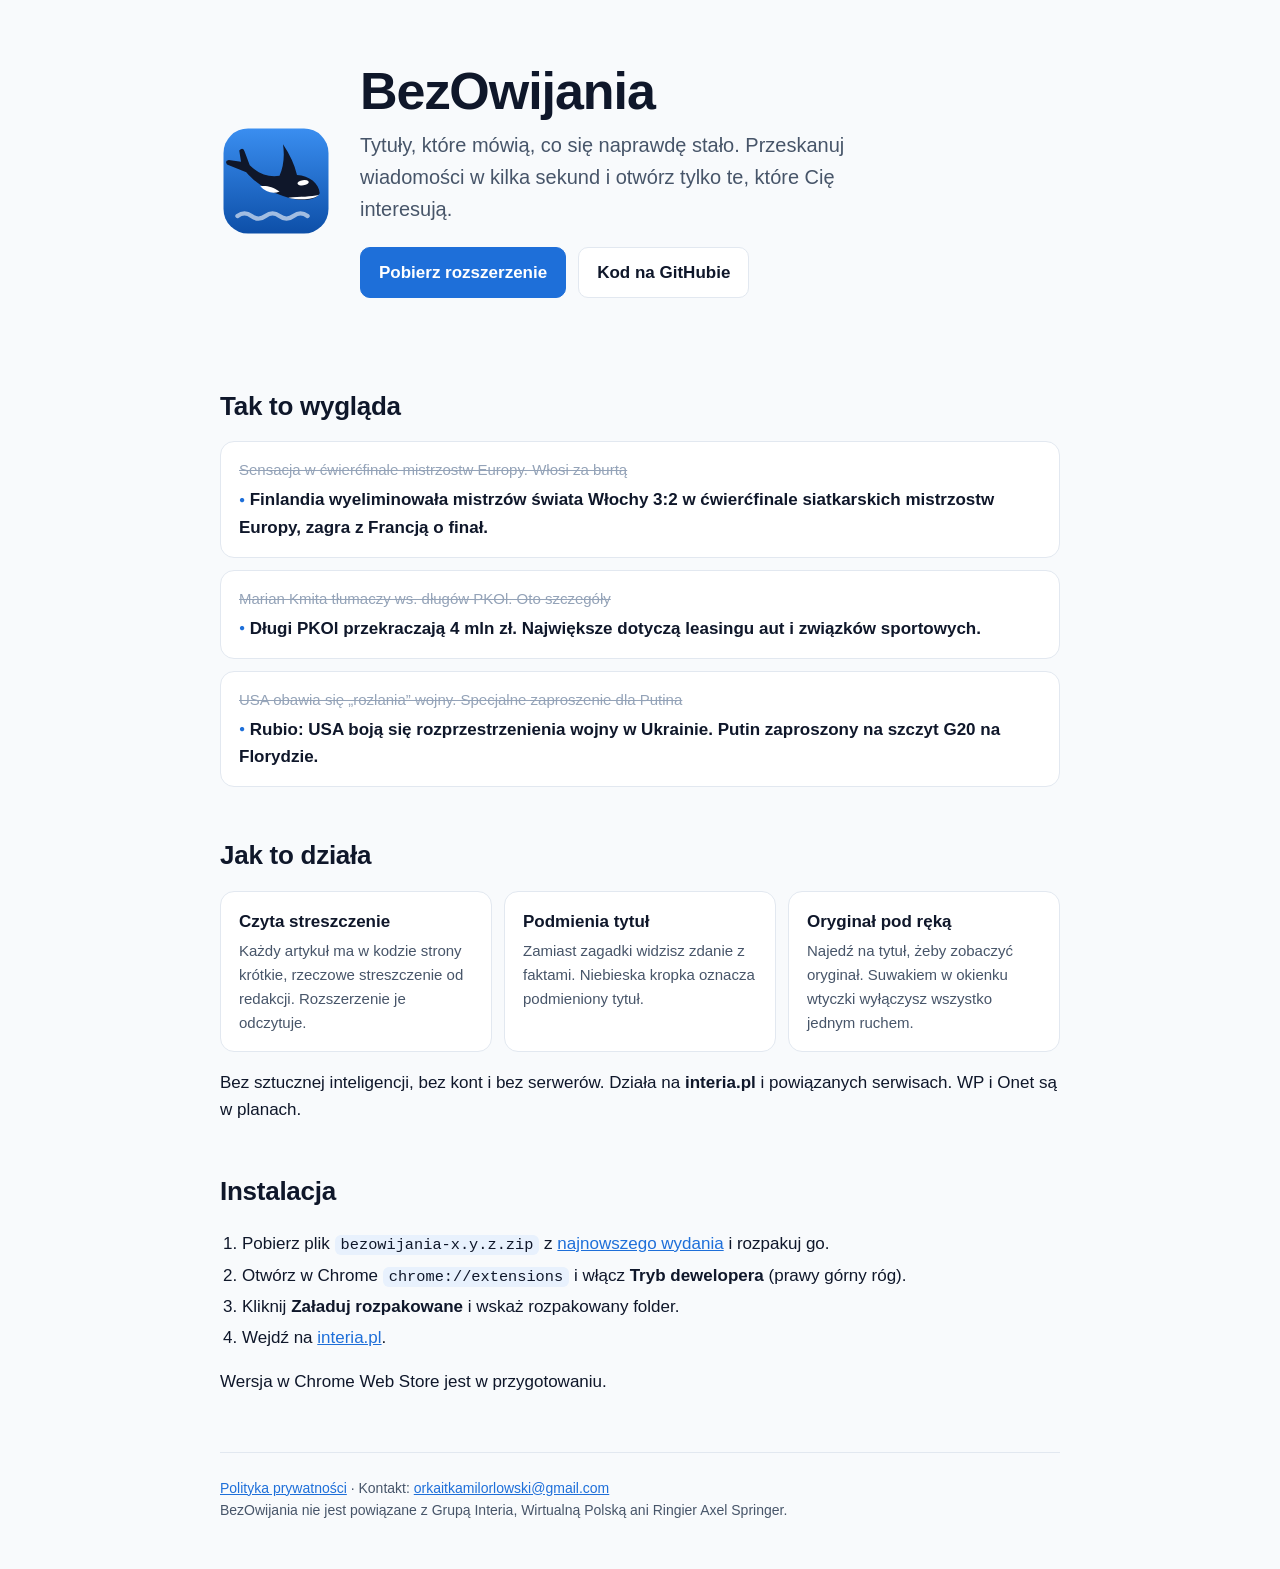
==== docs/index.html @ 6a0ab896 "BezOwijania 0.1.0: rozszerzenie + strona GitHub Pages Co-Authored-By: Claude Opus 5.5 <noreply@anthr" ====
<!doctype html>
<html lang="pl">
<head>
<meta charset="utf-8">
<meta name="viewport" content="width=device-width, initial-scale=1">
<title>BezOwijania — tytuły, które mówią, co się stało</title>
<meta name="description" content="Rozszerzenie do Chrome, które zamienia clickbaitowe tytuły na portalach na zdania mówiące, co się naprawdę stało.">
<meta property="og:title" content="BezOwijania">
<meta property="og:description" content="Tytuły, które mówią, co się stało. Przeskanuj wiadomości i otwórz tylko te, które Cię interesują.">
<link rel="icon" href="favicon.png">
<style>
  :root { --ink:#0f172a; --muted:#475569; --bg:#f8fafc; --card:#fff; --line:#e2e8f0; --blue:#1e6fd9; --blue-soft:#e8f1fd; --old:#94a3b8; }
  @media (prefers-color-scheme: dark) {
    :root { --ink:#e2e8f0; --muted:#94a3b8; --bg:#0b1220; --card:#111a2e; --line:#1f2a44; --blue:#5aa2ff; --blue-soft:#13233f; --old:#64748b; }
  }
  * { box-sizing: border-box; }
  body { margin:0; font: 17px/1.6 -apple-system, BlinkMacSystemFont, "Segoe UI", Roboto, sans-serif; color:var(--ink); background:var(--bg); }
  .wrap { max-width: 880px; margin: 0 auto; padding: 0 20px; }
  header { padding: 64px 0 40px; display:flex; gap:28px; align-items:center; flex-wrap:wrap; }
  header img { width:112px; height:112px; flex:none; }
  h1 { font-size: clamp(34px, 6vw, 52px); line-height:1.05; margin:0 0 10px; letter-spacing:-.02em; }
  .lead { font-size: 20px; color:var(--muted); margin:0; max-width: 560px; }
  .btns { display:flex; gap:12px; flex-wrap:wrap; margin-top:22px; }
  .btn { display:inline-block; padding:11px 18px; border-radius:10px; font-weight:600; text-decoration:none; border:1px solid var(--line); color:var(--ink); background:var(--card); }
  .btn.primary { background:var(--blue); border-color:var(--blue); color:#fff; }
  h2 { font-size: 26px; margin: 48px 0 14px; letter-spacing:-.01em; }
  .examples { display:grid; gap:12px; }
  .ex { background:var(--card); border:1px solid var(--line); border-radius:14px; padding:16px 18px; }
  .ex .before { color:var(--old); text-decoration: line-through; text-decoration-thickness: 1px; font-size:15px; }
  .ex .after { font-weight:600; margin-top:4px; }
  .ex .after::before { content:"●"; color:var(--blue); font-size:.6em; vertical-align:.25em; margin-right:.45em; }
  .steps { display:grid; grid-template-columns: repeat(auto-fit, minmax(220px,1fr)); gap:12px; }
  .step { background:var(--card); border:1px solid var(--line); border-radius:14px; padding:16px 18px; }
  .step b { display:block; margin-bottom:4px; }
  .step p { margin:0; color:var(--muted); font-size:15px; }
  ol { padding-left: 22px; } li { margin: 4px 0; }
  code { background:var(--blue-soft); padding:1px 6px; border-radius:6px; font-size:.9em; }
  footer { border-top:1px solid var(--line); margin-top:56px; padding:24px 0 48px; color:var(--muted); font-size:14px; }
  footer a, p a, li a { color:var(--blue); }
</style>
</head>
<body>
<div class="wrap">
  <header>
    <img src="orca.svg" alt="">
    <div>
      <h1>BezOwijania</h1>
      <p class="lead">Tytuły, które mówią, co się naprawdę stało. Przeskanuj wiadomości w kilka sekund i otwórz tylko te, które Cię interesują.</p>
      <div class="btns">
        <a class="btn primary" href="https://github.com/okikamil-orka/bezowijania/releases/latest">Pobierz rozszerzenie</a>
        <a class="btn" href="https://github.com/okikamil-orka/bezowijania">Kod na GitHubie</a>
      </div>
    </div>
  </header>

  <h2>Tak to wygląda</h2>
  <div class="examples">
    <div class="ex"><div class="before">Sensacja w ćwierćfinale mistrzostw Europy. Włosi za burtą</div><div class="after">Finlandia wyeliminowała mistrzów świata Włochy 3:2 w ćwierćfinale siatkarskich mistrzostw Europy, zagra z Francją o finał.</div></div>
    <div class="ex"><div class="before">Marian Kmita tłumaczy ws. długów PKOl. Oto szczegóły</div><div class="after">Długi PKOl przekraczają 4 mln zł. Największe dotyczą leasingu aut i związków sportowych.</div></div>
    <div class="ex"><div class="before">USA obawia się „rozlania” wojny. Specjalne zaproszenie dla Putina</div><div class="after">Rubio: USA boją się rozprzestrzenienia wojny w Ukrainie. Putin zaproszony na szczyt G20 na Florydzie.</div></div>
  </div>

  <h2>Jak to działa</h2>
  <div class="steps">
    <div class="step"><b>Czyta streszczenie</b><p>Każdy artykuł ma w kodzie strony krótkie, rzeczowe streszczenie od redakcji. Rozszerzenie je odczytuje.</p></div>
    <div class="step"><b>Podmienia tytuł</b><p>Zamiast zagadki widzisz zdanie z faktami. Niebieska kropka oznacza podmieniony tytuł.</p></div>
    <div class="step"><b>Oryginał pod ręką</b><p>Najedź na tytuł, żeby zobaczyć oryginał. Suwakiem w okienku wtyczki wyłączysz wszystko jednym ruchem.</p></div>
  </div>
  <p>Bez sztucznej inteligencji, bez kont i bez serwerów. Działa na <b>interia.pl</b> i powiązanych serwisach. WP i Onet są w planach.</p>

  <h2>Instalacja</h2>
  <ol>
    <li>Pobierz plik <code>bezowijania-x.y.z.zip</code> z <a href="https://github.com/okikamil-orka/bezowijania/releases/latest">najnowszego wydania</a> i rozpakuj go.</li>
    <li>Otwórz w Chrome <code>chrome://extensions</code> i włącz <b>Tryb dewelopera</b> (prawy górny róg).</li>
    <li>Kliknij <b>Załaduj rozpakowane</b> i wskaż rozpakowany folder.</li>
    <li>Wejdź na <a href="https://www.interia.pl">interia.pl</a>.</li>
  </ol>
  <p>Wersja w Chrome Web Store jest w przygotowaniu.</p>

  <footer>
    <a href="privacy.html">Polityka prywatności</a> · Kontakt: <a href="mailto:orkaitkamilorlowski@gmail.com">orkaitkamilorlowski@gmail.com</a><br>
    BezOwijania nie jest powiązane z Grupą Interia, Wirtualną Polską ani Ringier Axel Springer.
  </footer>
</div>
</body>
</html>
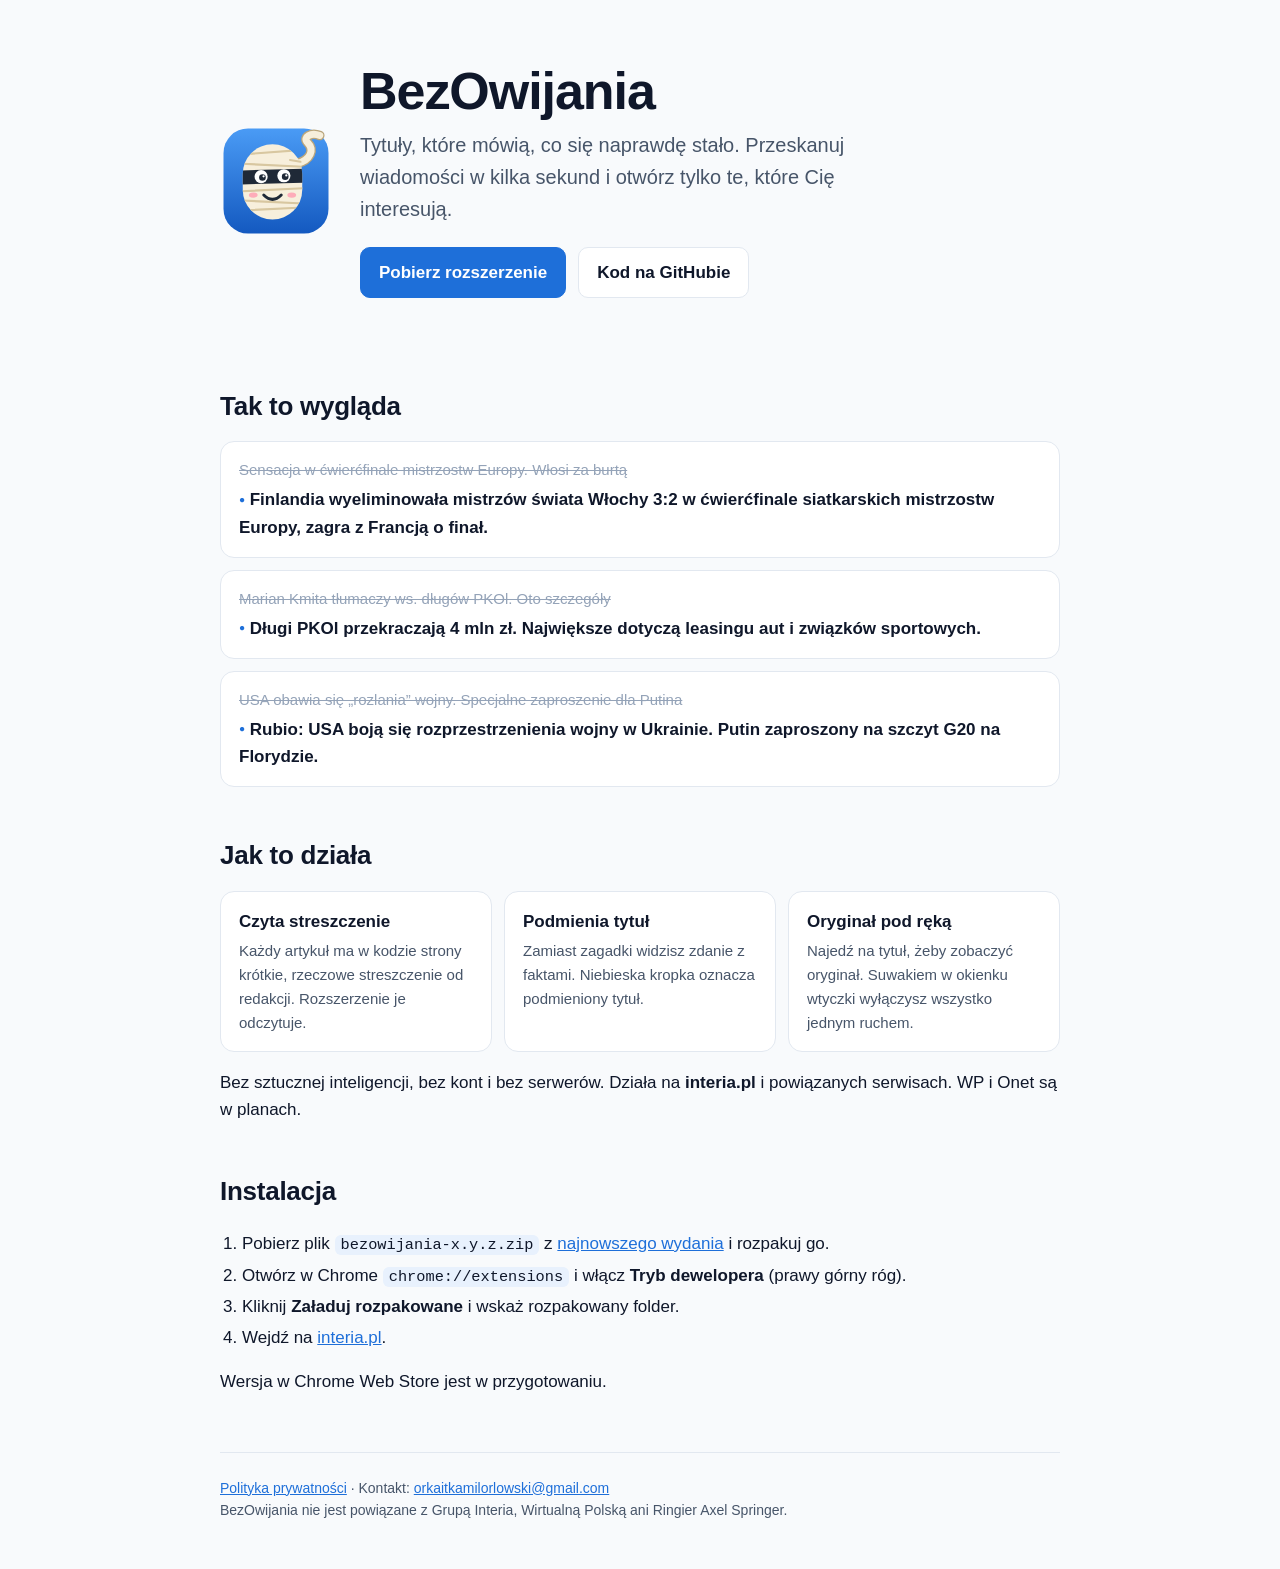
==== commit 994d92c5: "Nowa ikona: uśmiechnięta mumia, która się odwija Co-Authored-By: Claude Opus 5.5 <noreply@anthropic." ====
--- a/docs/index.html
+++ b/docs/index.html
@@ -42,7 +42,7 @@
 <body>
 <div class="wrap">
   <header>
-    <img src="orca.svg" alt="">
+    <img src="logo.svg" alt="">
     <div>
       <h1>BezOwijania</h1>
       <p class="lead">Tytuły, które mówią, co się naprawdę stało. Przeskanuj wiadomości w kilka sekund i otwórz tylko te, które Cię interesują.</p>
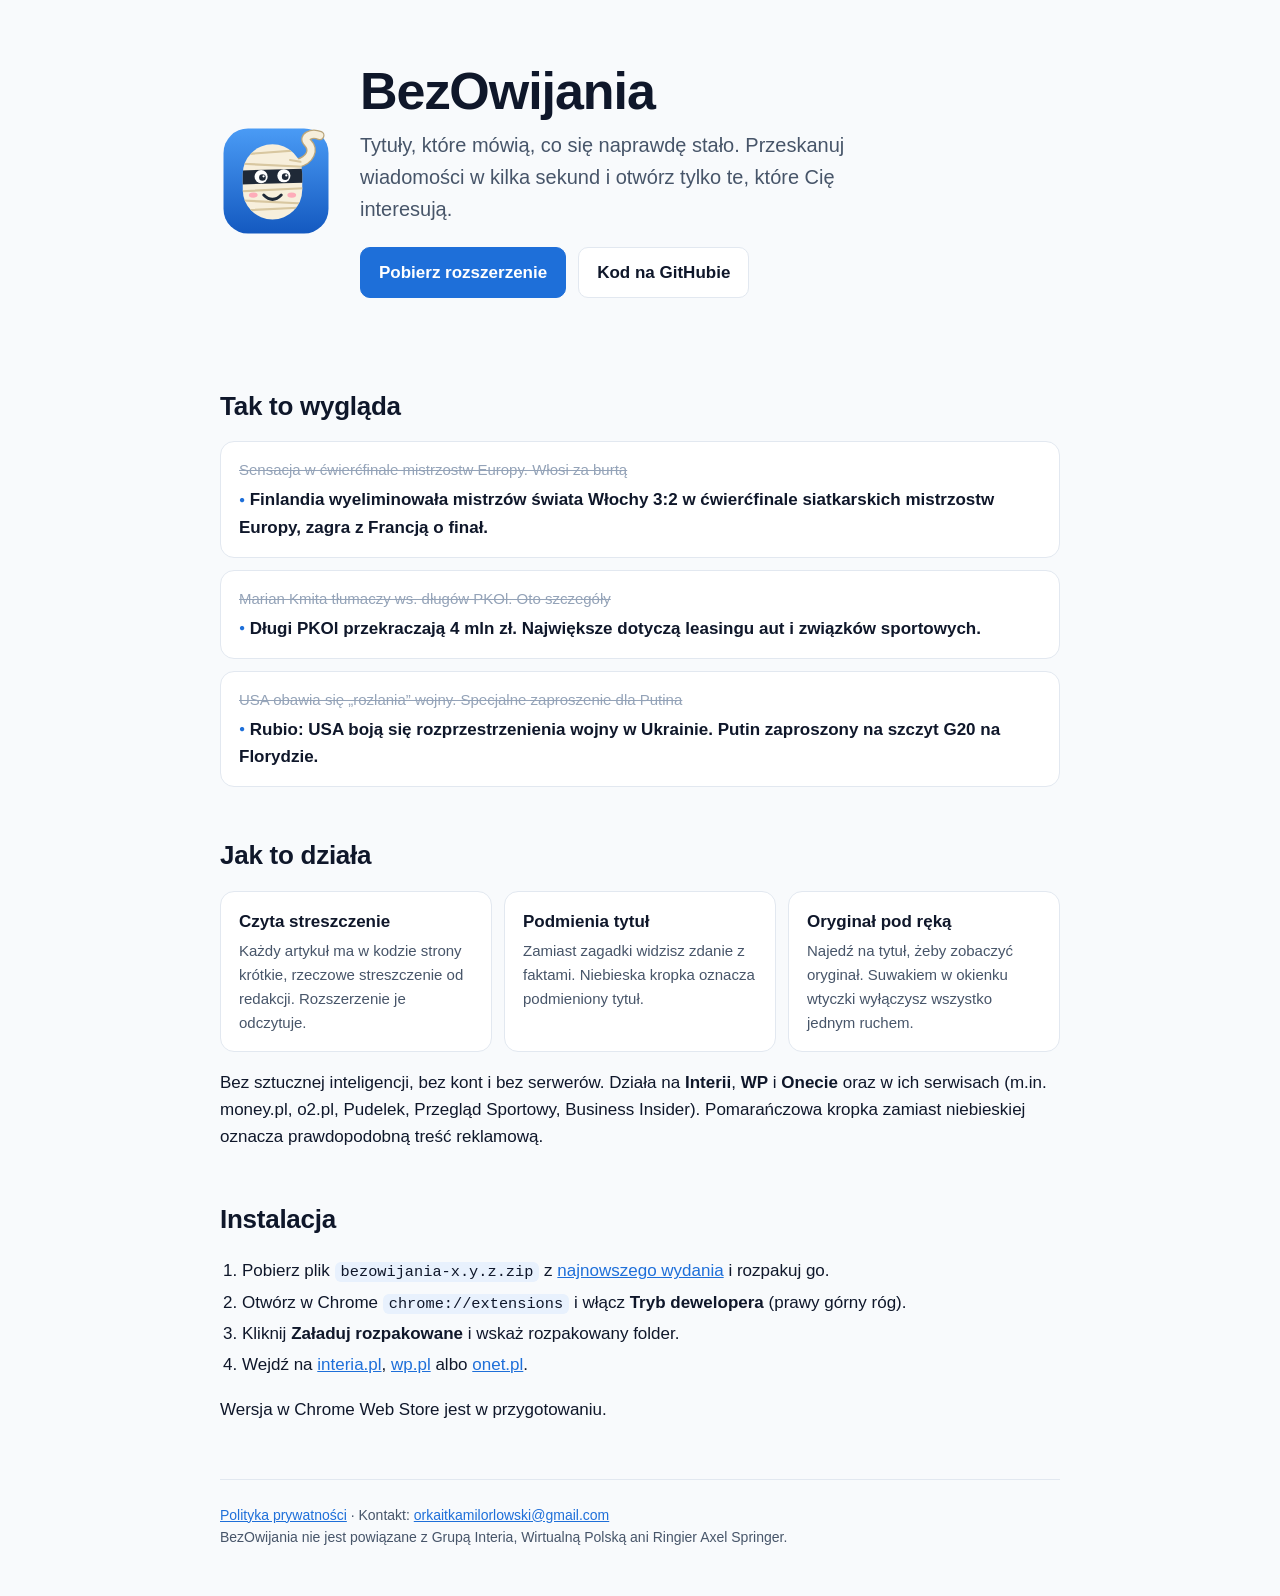
==== commit a26239c3: "BezOwijania 0.2.0: WP i Onet - sites.js: konfiguracja portali (Interia, WP, Onet + serwisy siostrzan" ====
--- a/docs/index.html
+++ b/docs/index.html
@@ -66,14 +66,14 @@
     <div class="step"><b>Podmienia tytuł</b><p>Zamiast zagadki widzisz zdanie z faktami. Niebieska kropka oznacza podmieniony tytuł.</p></div>
     <div class="step"><b>Oryginał pod ręką</b><p>Najedź na tytuł, żeby zobaczyć oryginał. Suwakiem w okienku wtyczki wyłączysz wszystko jednym ruchem.</p></div>
   </div>
-  <p>Bez sztucznej inteligencji, bez kont i bez serwerów. Działa na <b>interia.pl</b> i powiązanych serwisach. WP i Onet są w planach.</p>
+  <p>Bez sztucznej inteligencji, bez kont i bez serwerów. Działa na <b>Interii</b>, <b>WP</b> i <b>Onecie</b> oraz w ich serwisach (m.in. money.pl, o2.pl, Pudelek, Przegląd Sportowy, Business Insider). Pomarańczowa kropka zamiast niebieskiej oznacza prawdopodobną treść reklamową.</p>
 
   <h2>Instalacja</h2>
   <ol>
     <li>Pobierz plik <code>bezowijania-x.y.z.zip</code> z <a href="https://github.com/okikamil-orka/bezowijania/releases/latest">najnowszego wydania</a> i rozpakuj go.</li>
     <li>Otwórz w Chrome <code>chrome://extensions</code> i włącz <b>Tryb dewelopera</b> (prawy górny róg).</li>
     <li>Kliknij <b>Załaduj rozpakowane</b> i wskaż rozpakowany folder.</li>
-    <li>Wejdź na <a href="https://www.interia.pl">interia.pl</a>.</li>
+    <li>Wejdź na <a href="https://www.interia.pl">interia.pl</a>, <a href="https://www.wp.pl">wp.pl</a> albo <a href="https://www.onet.pl">onet.pl</a>.</li>
   </ol>
   <p>Wersja w Chrome Web Store jest w przygotowaniu.</p>
 
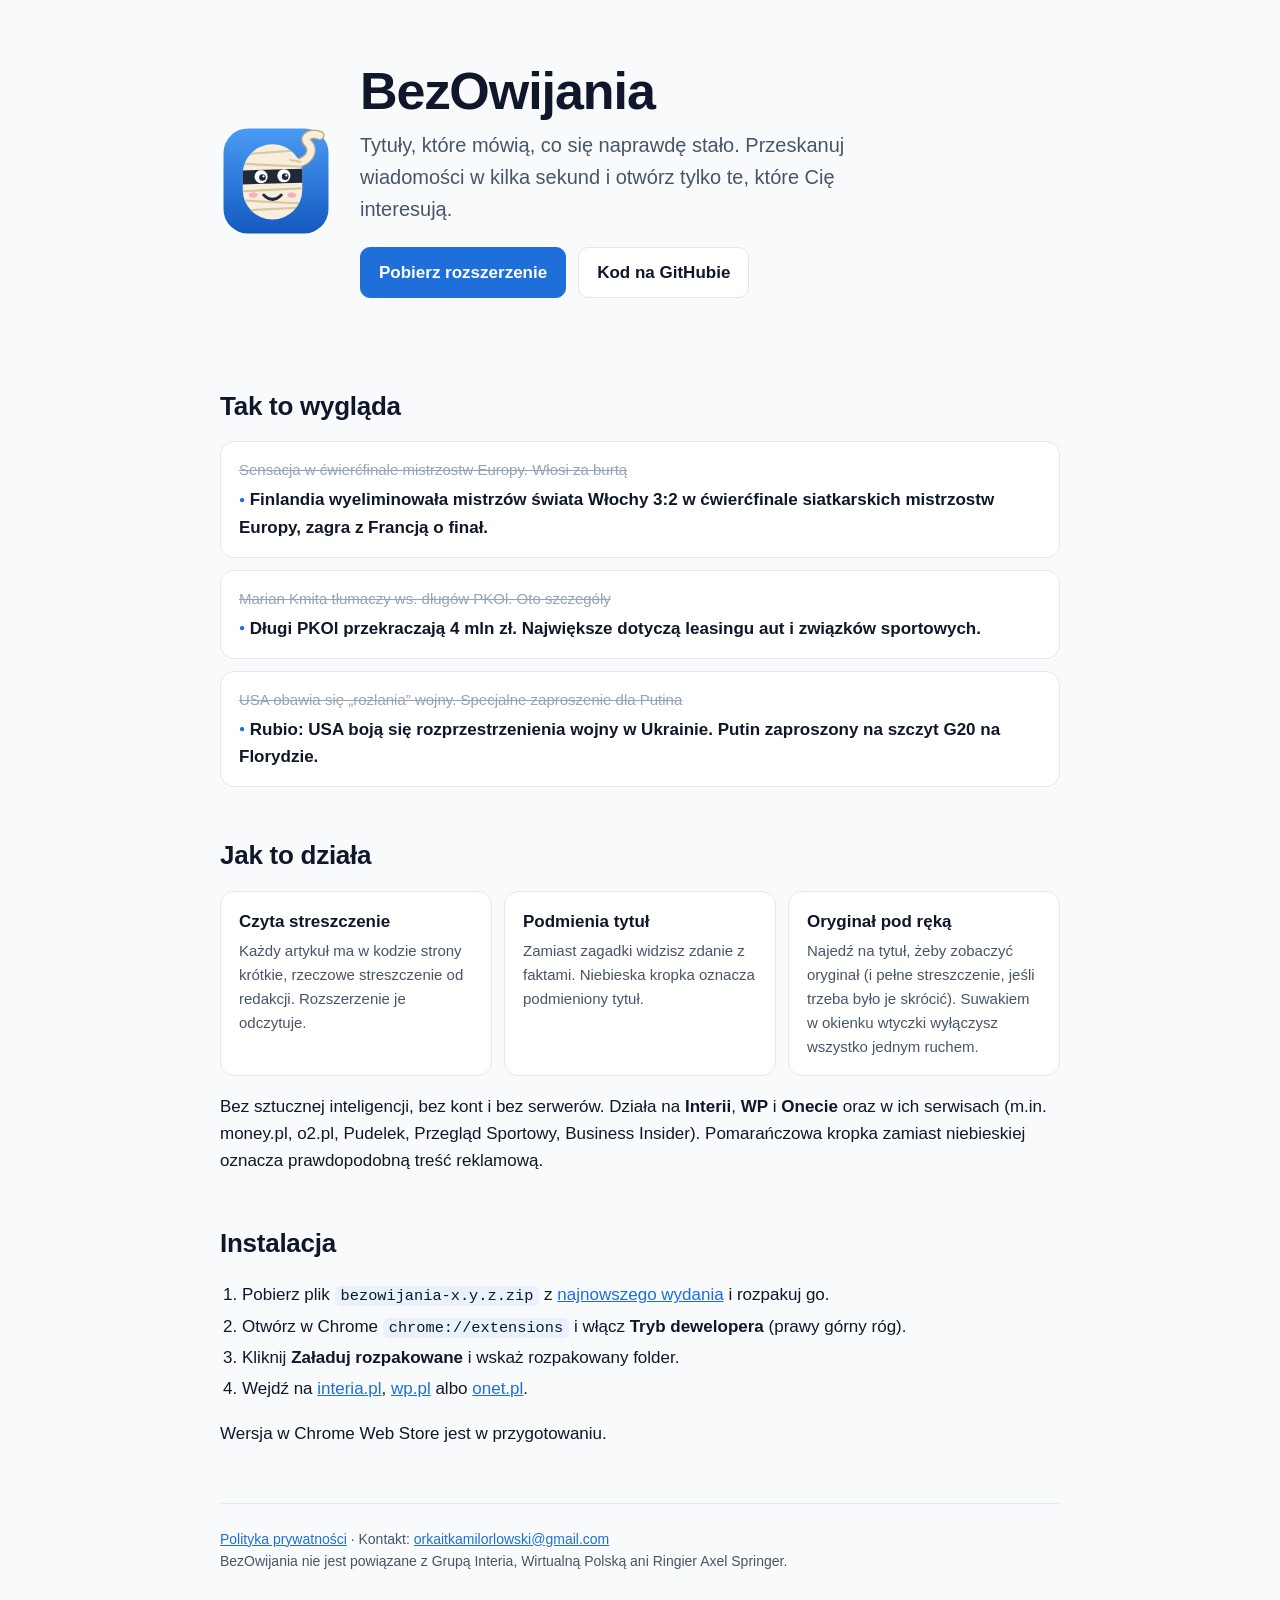
==== commit 67107278: "BezOwijania 0.2.1: lepsze dopasowanie długich streszczeń - czcionka zmniejszana proporcjonalnie do d" ====
--- a/docs/index.html
+++ b/docs/index.html
@@ -64,7 +64,7 @@
   <div class="steps">
     <div class="step"><b>Czyta streszczenie</b><p>Każdy artykuł ma w kodzie strony krótkie, rzeczowe streszczenie od redakcji. Rozszerzenie je odczytuje.</p></div>
     <div class="step"><b>Podmienia tytuł</b><p>Zamiast zagadki widzisz zdanie z faktami. Niebieska kropka oznacza podmieniony tytuł.</p></div>
-    <div class="step"><b>Oryginał pod ręką</b><p>Najedź na tytuł, żeby zobaczyć oryginał. Suwakiem w okienku wtyczki wyłączysz wszystko jednym ruchem.</p></div>
+    <div class="step"><b>Oryginał pod ręką</b><p>Najedź na tytuł, żeby zobaczyć oryginał (i pełne streszczenie, jeśli trzeba było je skrócić). Suwakiem w okienku wtyczki wyłączysz wszystko jednym ruchem.</p></div>
   </div>
   <p>Bez sztucznej inteligencji, bez kont i bez serwerów. Działa na <b>Interii</b>, <b>WP</b> i <b>Onecie</b> oraz w ich serwisach (m.in. money.pl, o2.pl, Pudelek, Przegląd Sportowy, Business Insider). Pomarańczowa kropka zamiast niebieskiej oznacza prawdopodobną treść reklamową.</p>
 
